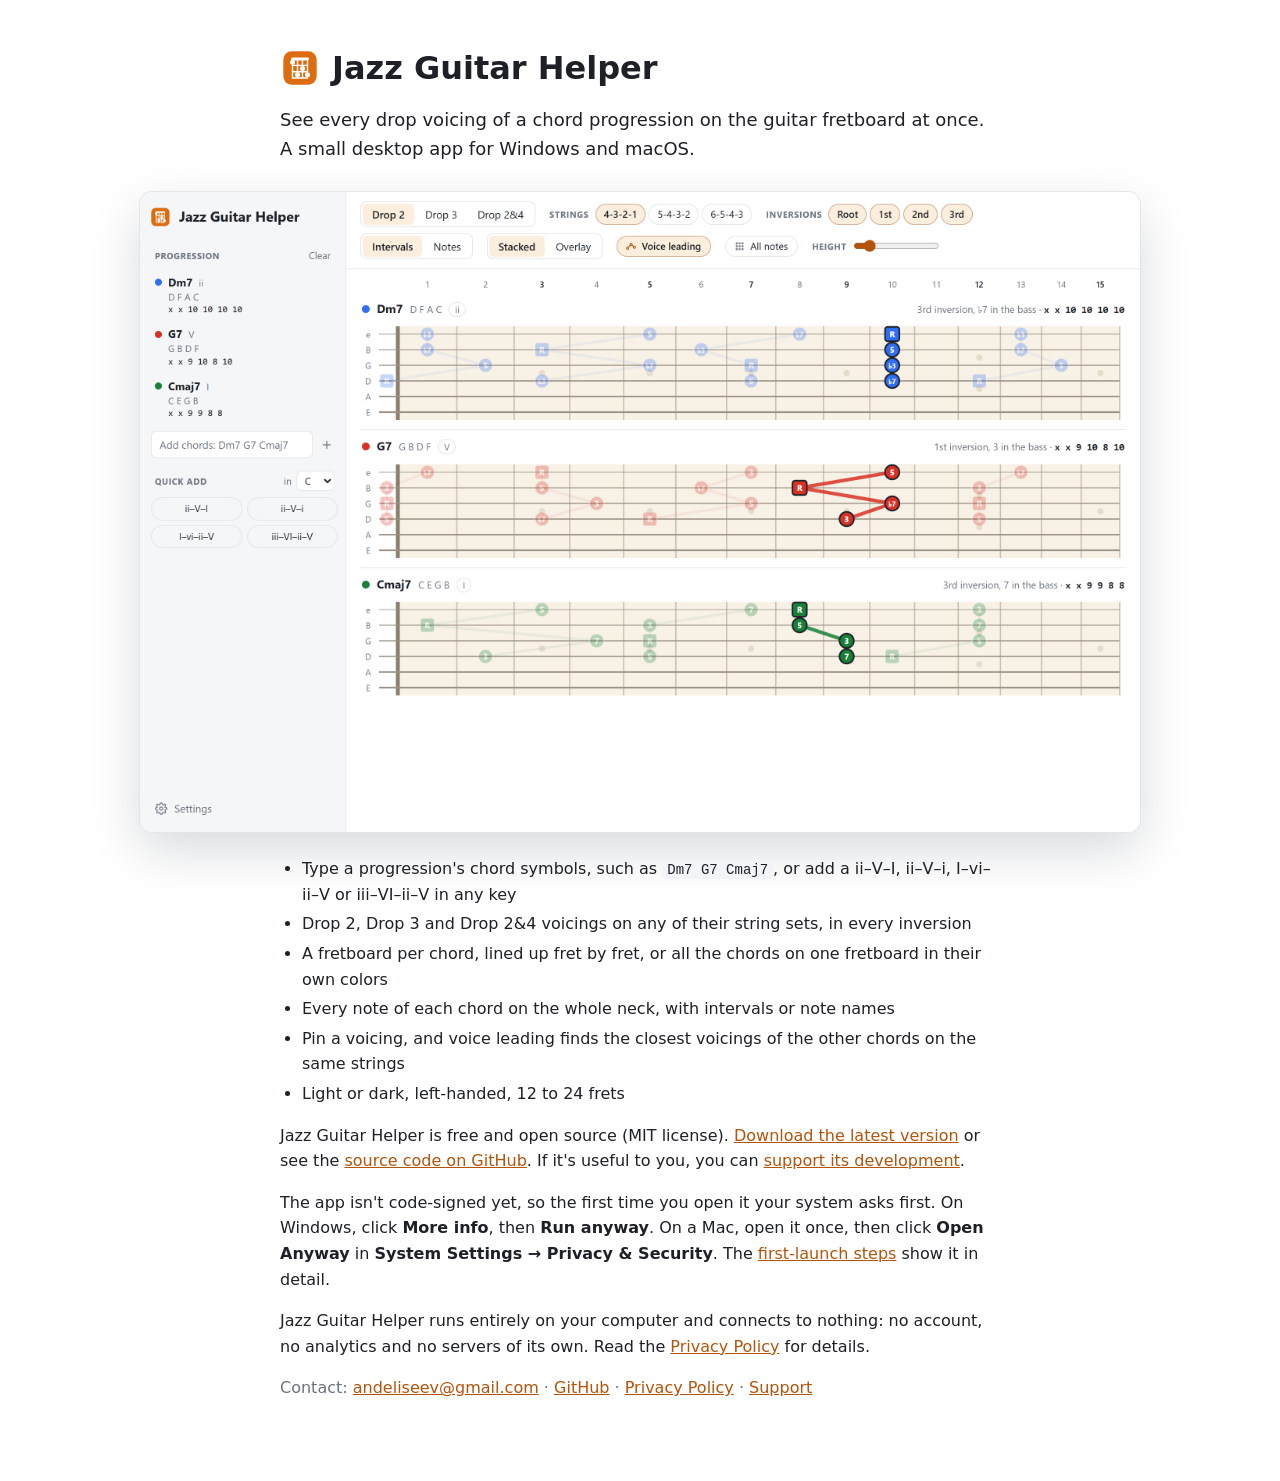
==== jazz-guitar-helper/index.html @ 45d8e69f "Jazz Guitar Helper: home page, privacy policy and support page" ====
<!doctype html>
<html lang="en">
<head>
  <meta charset="utf-8">
  <meta name="viewport" content="width=device-width, initial-scale=1">
  <title>Jazz Guitar Helper</title>
  <meta name="description" content="See every drop 2, drop 3 and drop 2&amp;4 voicing of a chord progression on the guitar fretboard at once. A small, free desktop app for Windows and macOS.">
  <link rel="icon" href="favicon.svg" type="image/svg+xml">
  <link rel="stylesheet" href="style.css">
</head>
<body>
  <main>
    <h1 class="title">
      <img src="favicon.svg" width="40" height="40" alt="">
      Jazz Guitar Helper
    </h1>
    <p class="lead">See every drop voicing of a chord progression on the guitar fretboard at once. A small desktop app for Windows and macOS.</p>

    <picture class="shot">
      <source media="(prefers-color-scheme: dark)" srcset="screenshot-dark.png">
      <img src="screenshot-light.png" width="1280" height="820" alt="Jazz Guitar Helper with a ii–V–I in C: a fretboard per chord with every Drop 2 voicing on the top strings, and a voice-led path pinned">
    </picture>

    <ul>
      <li>Type a progression's chord symbols, such as <code>Dm7 G7 Cmaj7</code>, or add a ii–V–I, ii–V–i, I–vi–ii–V or iii–VI–ii–V in any key</li>
      <li>Drop 2, Drop 3 and Drop 2&amp;4 voicings on any of their string sets, in every inversion</li>
      <li>A fretboard per chord, lined up fret by fret, or all the chords on one fretboard in their own colors</li>
      <li>Every note of each chord on the whole neck, with intervals or note names</li>
      <li>Pin a voicing, and voice leading finds the closest voicings of the other chords on the same strings</li>
      <li>Light or dark, left-handed, 12 to 24 frets</li>
    </ul>

    <p>
      Jazz Guitar Helper is free and open source (MIT license).
      <a href="https://github.com/andeliseev/jazz-guitar-helper/releases/latest">Download the latest version</a>
      or see the <a href="https://github.com/andeliseev/jazz-guitar-helper">source code on GitHub</a>.
      If it's useful to you, you can <a href="support.html">support its development</a>.
    </p>

    <p>
      The app isn't code-signed yet, so the first time you open it your system asks first.
      On Windows, click <b>More info</b>, then <b>Run anyway</b>. On a Mac, open it once, then click
      <b>Open Anyway</b> in <b>System Settings → Privacy &amp; Security</b>.
      The <a href="https://github.com/andeliseev/jazz-guitar-helper#first-launch">first-launch steps</a> show it in detail.
    </p>

    <p>
      Jazz Guitar Helper runs entirely on your computer and connects to nothing: no account, no analytics
      and no servers of its own. Read the <a href="privacy.html">Privacy Policy</a> for details.
    </p>

    <p class="muted">Contact: <a href="mailto:andeliseev@gmail.com">andeliseev@gmail.com</a> · <a href="https://github.com/andeliseev/jazz-guitar-helper">GitHub</a> · <a href="privacy.html">Privacy Policy</a> · <a href="support.html">Support</a></p>
  </main>
</body>
</html>
---- jazz-guitar-helper/style.css ----
:root {
  --bg: #ffffff;
  --text: #1d2026;
  --muted: #6b7280;
  --accent: #b45309;
  --code: #f2f4f7;
  --line: #e4e6ea;
  --shadow: 0 18px 50px rgba(15, 23, 42, 0.16);
  color-scheme: light;
}

@media (prefers-color-scheme: dark) {
  :root {
    --bg: #1a1c20;
    --text: #e6e8eb;
    --muted: #9298a2;
    --accent: #f5a524;
    --code: #262a31;
    --line: #2b2f36;
    --shadow: 0 18px 50px rgba(0, 0, 0, 0.5);
    color-scheme: dark;
  }
}

body {
  margin: 0;
  background: var(--bg);
  color: var(--text);
  font: 16px/1.6 -apple-system, BlinkMacSystemFont, "Segoe UI", system-ui, sans-serif;
}

main {
  max-width: 720px;
  margin: 0 auto;
  padding: 48px 20px 64px;
}

h1 { font-size: 32px; line-height: 1.2; margin: 0 0 6px; }
h2 { font-size: 20px; margin: 36px 0 8px; }
.title { display: flex; align-items: center; gap: 12px; }
.title img { width: 40px; height: 40px; flex: none; }
.lead { font-size: 18px; }
/* The app's window, wider than the text on large screens: up to 1000 px, centered. */
.shot {
  display: block;
  margin: 28px calc(50% - min(500px, 50vw - 20px)) 24px;
}
.shot img {
  display: block;
  width: 100%;
  height: auto;
  border-radius: 12px;
  box-shadow: 0 0 0 1px var(--line), var(--shadow);
}
.muted { color: var(--muted); }
.crumb { margin: 0 0 24px; font-size: 14px; }
a { color: var(--accent); }
ul { padding-left: 22px; }
li { margin: 4px 0; }
/* Wallets: name, address and copy icon on one line, the addresses lined up. */
.wallets { list-style: none; padding-left: 0; }
.wallets li { display: flex; flex-wrap: wrap; align-items: center; gap: 4px 10px; margin: 0 0 8px; }
.wallets li > span { min-width: 8.5em; margin-right: 4px; }
/* As wide as the longest address (TON's 48 characters), so the copy icons line up. */
.wallets code { min-width: 48ch; user-select: all; }
/* Copy button: an icon drawn in the text color through a mask, a check mark once copied. */
.copy {
  --icon: url("data:image/svg+xml,%3Csvg xmlns='http://www.w3.org/2000/svg' viewBox='0 0 24 24' fill='none' stroke='black' stroke-width='2' stroke-linecap='round' stroke-linejoin='round'%3E%3Crect x='8' y='8' width='12' height='12' rx='2'/%3E%3Cpath d='M16 8V6a2 2 0 0 0-2-2H6a2 2 0 0 0-2 2v8a2 2 0 0 0 2 2h2'/%3E%3C/svg%3E");
  display: inline-grid;
  place-items: center;
  width: 30px;
  height: 30px;
  padding: 0;
  border: none;
  border-radius: 6px;
  background: none;
  color: var(--muted);
  cursor: pointer;
}
.copy::before {
  content: "";
  width: 18px;
  height: 18px;
  background: currentColor;
  -webkit-mask: var(--icon) center / contain no-repeat;
  mask: var(--icon) center / contain no-repeat;
}
.copy:hover { color: var(--accent); background: var(--code); }
.copy.done {
  --icon: url("data:image/svg+xml,%3Csvg xmlns='http://www.w3.org/2000/svg' viewBox='0 0 24 24' fill='none' stroke='black' stroke-width='2.5' stroke-linecap='round' stroke-linejoin='round'%3E%3Cpath d='M5 12.5l4.5 4.5L19 7'/%3E%3C/svg%3E");
  color: var(--accent);
}
/* Phones: the name on top, the address and copy icon under it. */
@media (max-width: 640px) {
  .wallets li > span { flex-basis: 100%; }
  .wallets code { flex: 1; min-width: 0; }
}
code {
  font: 14px ui-monospace, Consolas, monospace;
  background: var(--code);
  padding: 1px 5px;
  border-radius: 4px;
  overflow-wrap: anywhere;
}
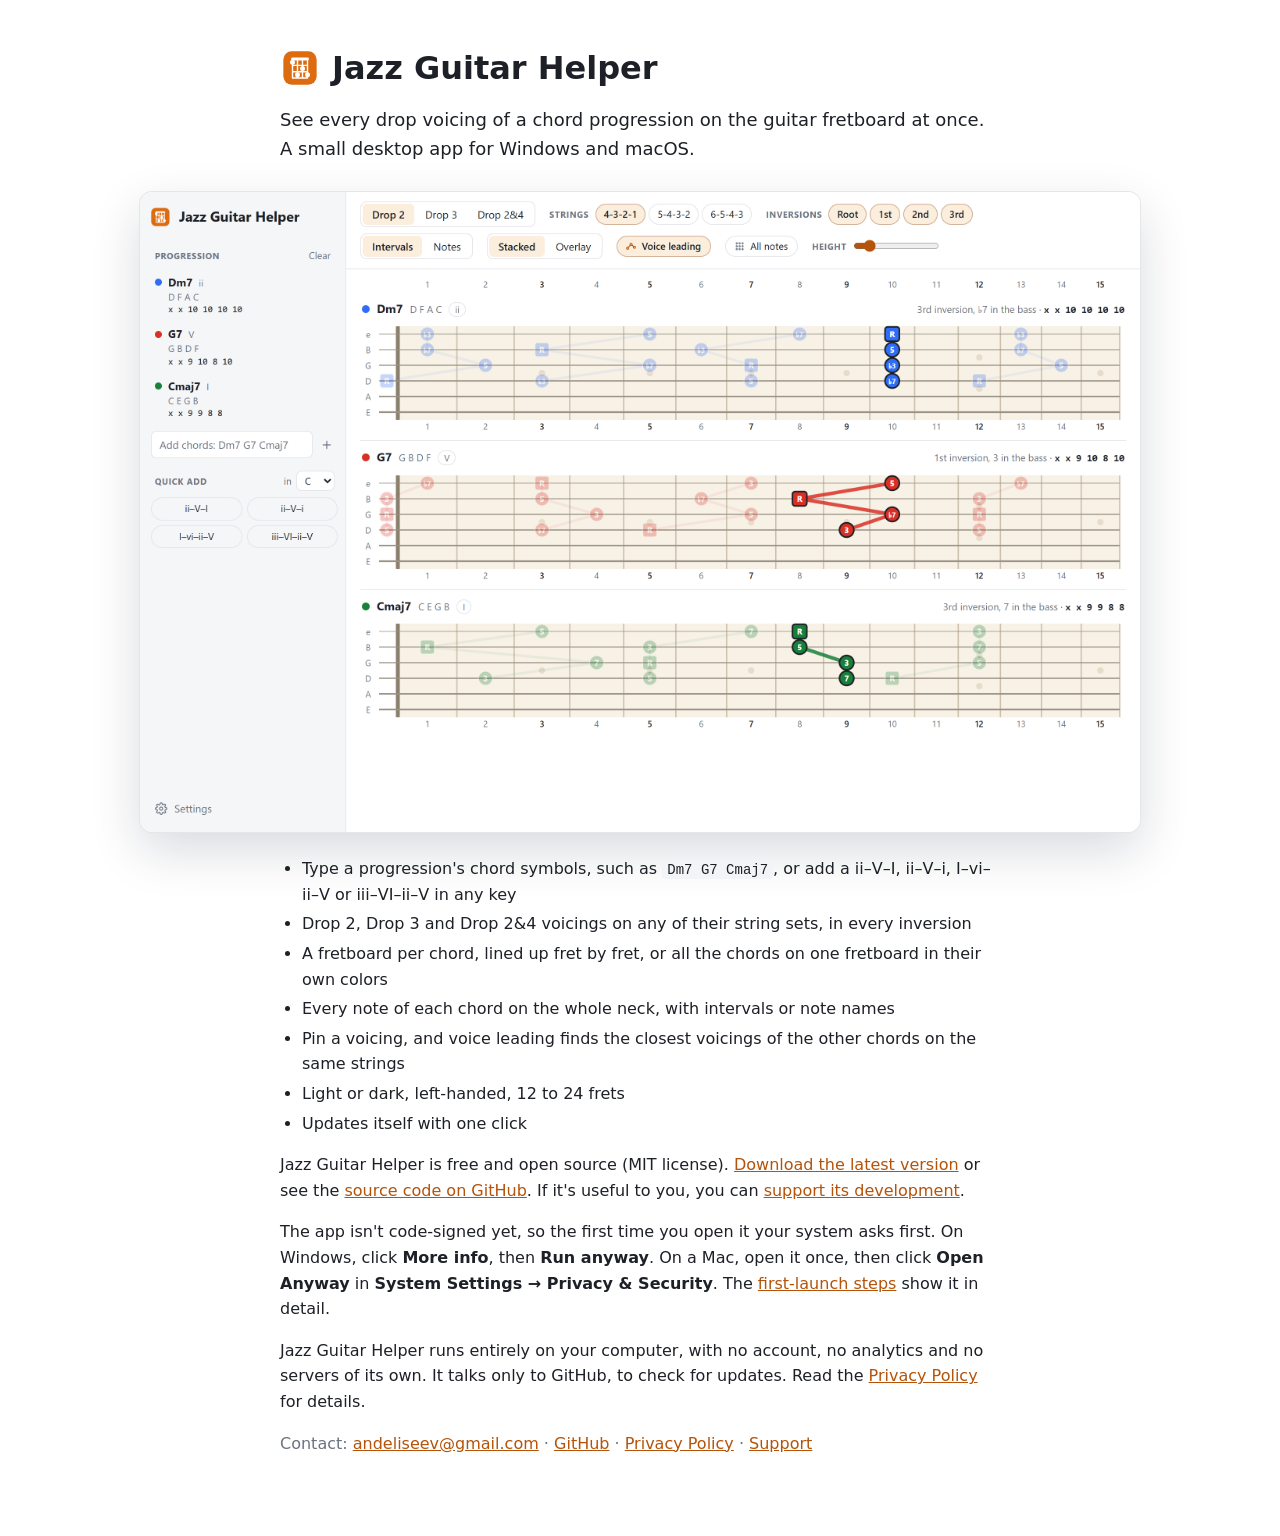
==== commit 1c0bb137: "Jazz Guitar Helper: the app checks GitHub for updates; new screenshots with fret numbers under each " ====
--- a/jazz-guitar-helper/index.html
+++ b/jazz-guitar-helper/index.html
@@ -28,6 +28,7 @@
       <li>Every note of each chord on the whole neck, with intervals or note names</li>
       <li>Pin a voicing, and voice leading finds the closest voicings of the other chords on the same strings</li>
       <li>Light or dark, left-handed, 12 to 24 frets</li>
+      <li>Updates itself with one click</li>
     </ul>
 
     <p>
@@ -45,8 +46,9 @@
     </p>
 
     <p>
-      Jazz Guitar Helper runs entirely on your computer and connects to nothing: no account, no analytics
-      and no servers of its own. Read the <a href="privacy.html">Privacy Policy</a> for details.
+      Jazz Guitar Helper runs entirely on your computer, with no account, no analytics and no servers
+      of its own. It talks only to GitHub, to check for updates.
+      Read the <a href="privacy.html">Privacy Policy</a> for details.
     </p>
 
     <p class="muted">Contact: <a href="mailto:andeliseev@gmail.com">andeliseev@gmail.com</a> · <a href="https://github.com/andeliseev/jazz-guitar-helper">GitHub</a> · <a href="privacy.html">Privacy Policy</a> · <a href="support.html">Support</a></p>
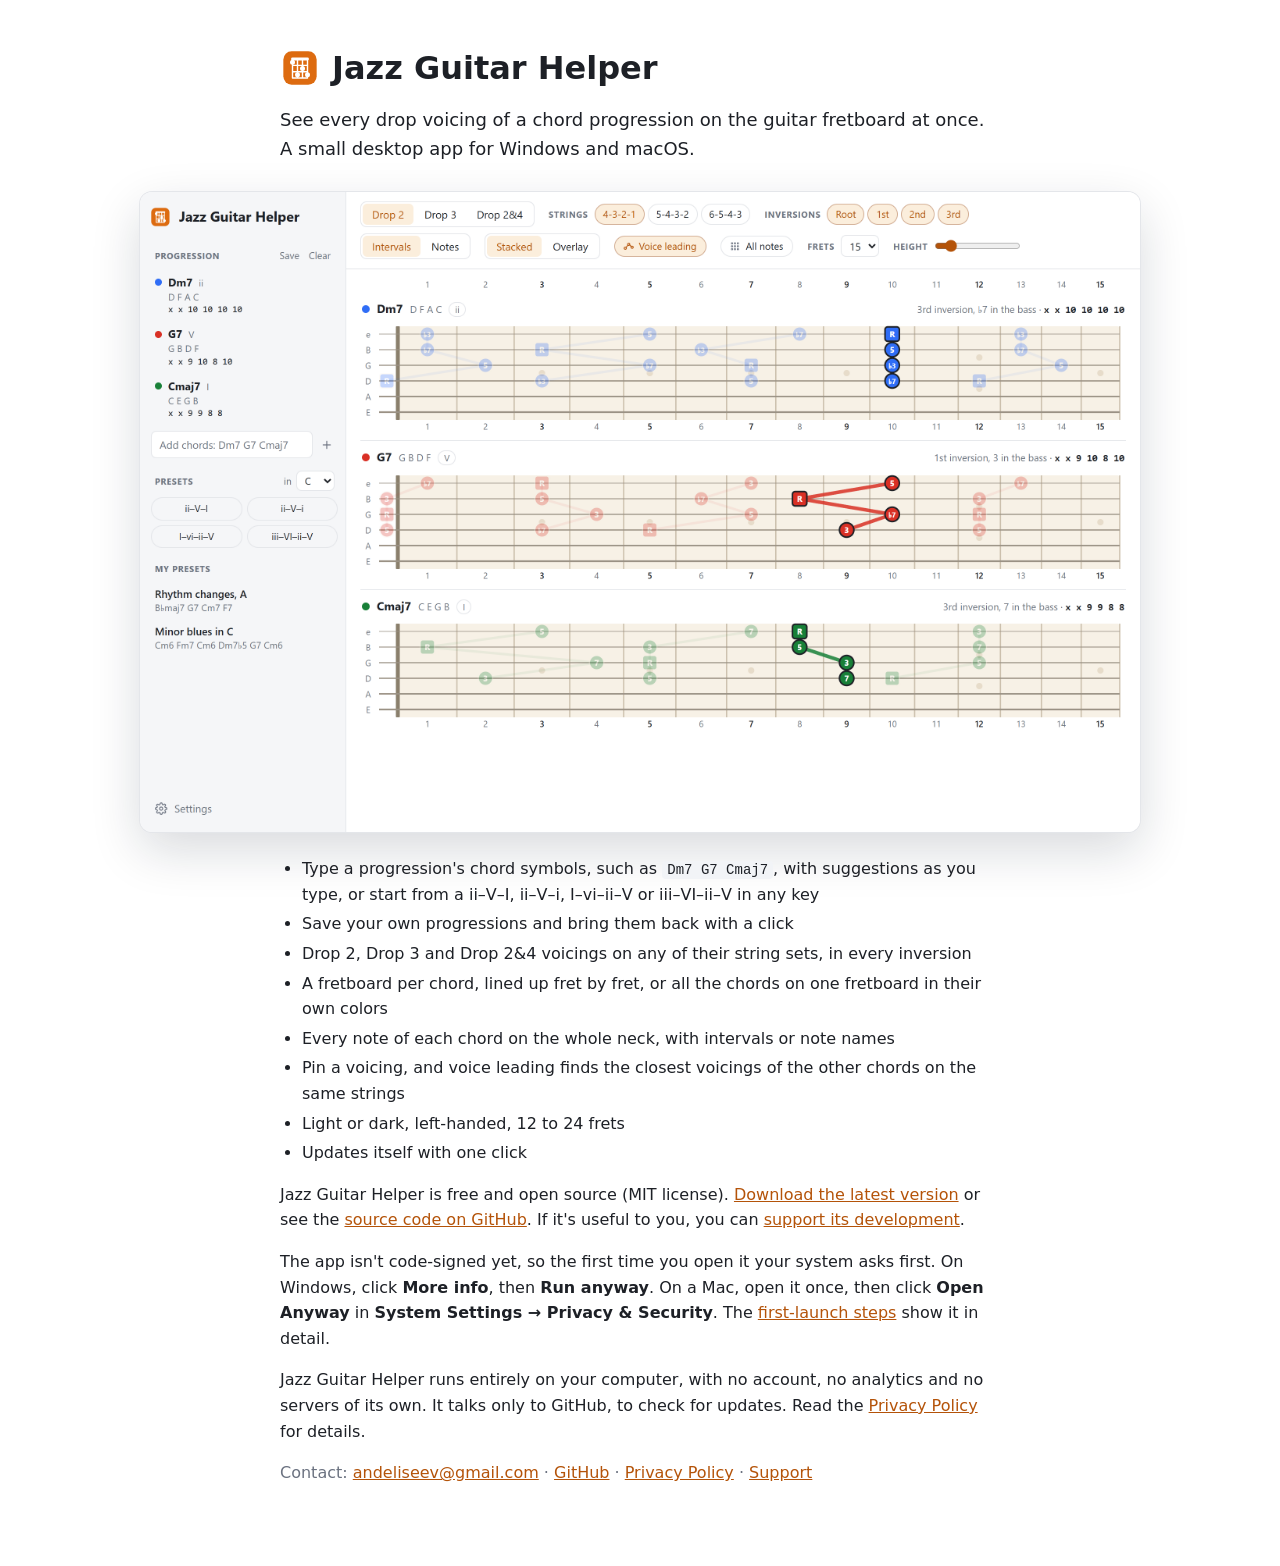
==== commit 8eba4726: "Jazz Guitar Helper: chord suggestions and My presets; new screenshots The home page mentions suggest" ====
--- a/jazz-guitar-helper/index.html
+++ b/jazz-guitar-helper/index.html
@@ -22,7 +22,8 @@
     </picture>
 
     <ul>
-      <li>Type a progression's chord symbols, such as <code>Dm7 G7 Cmaj7</code>, or add a ii–V–I, ii–V–i, I–vi–ii–V or iii–VI–ii–V in any key</li>
+      <li>Type a progression's chord symbols, such as <code>Dm7 G7 Cmaj7</code>, with suggestions as you type, or start from a ii–V–I, ii–V–i, I–vi–ii–V or iii–VI–ii–V in any key</li>
+      <li>Save your own progressions and bring them back with a click</li>
       <li>Drop 2, Drop 3 and Drop 2&amp;4 voicings on any of their string sets, in every inversion</li>
       <li>A fretboard per chord, lined up fret by fret, or all the chords on one fretboard in their own colors</li>
       <li>Every note of each chord on the whole neck, with intervals or note names</li>
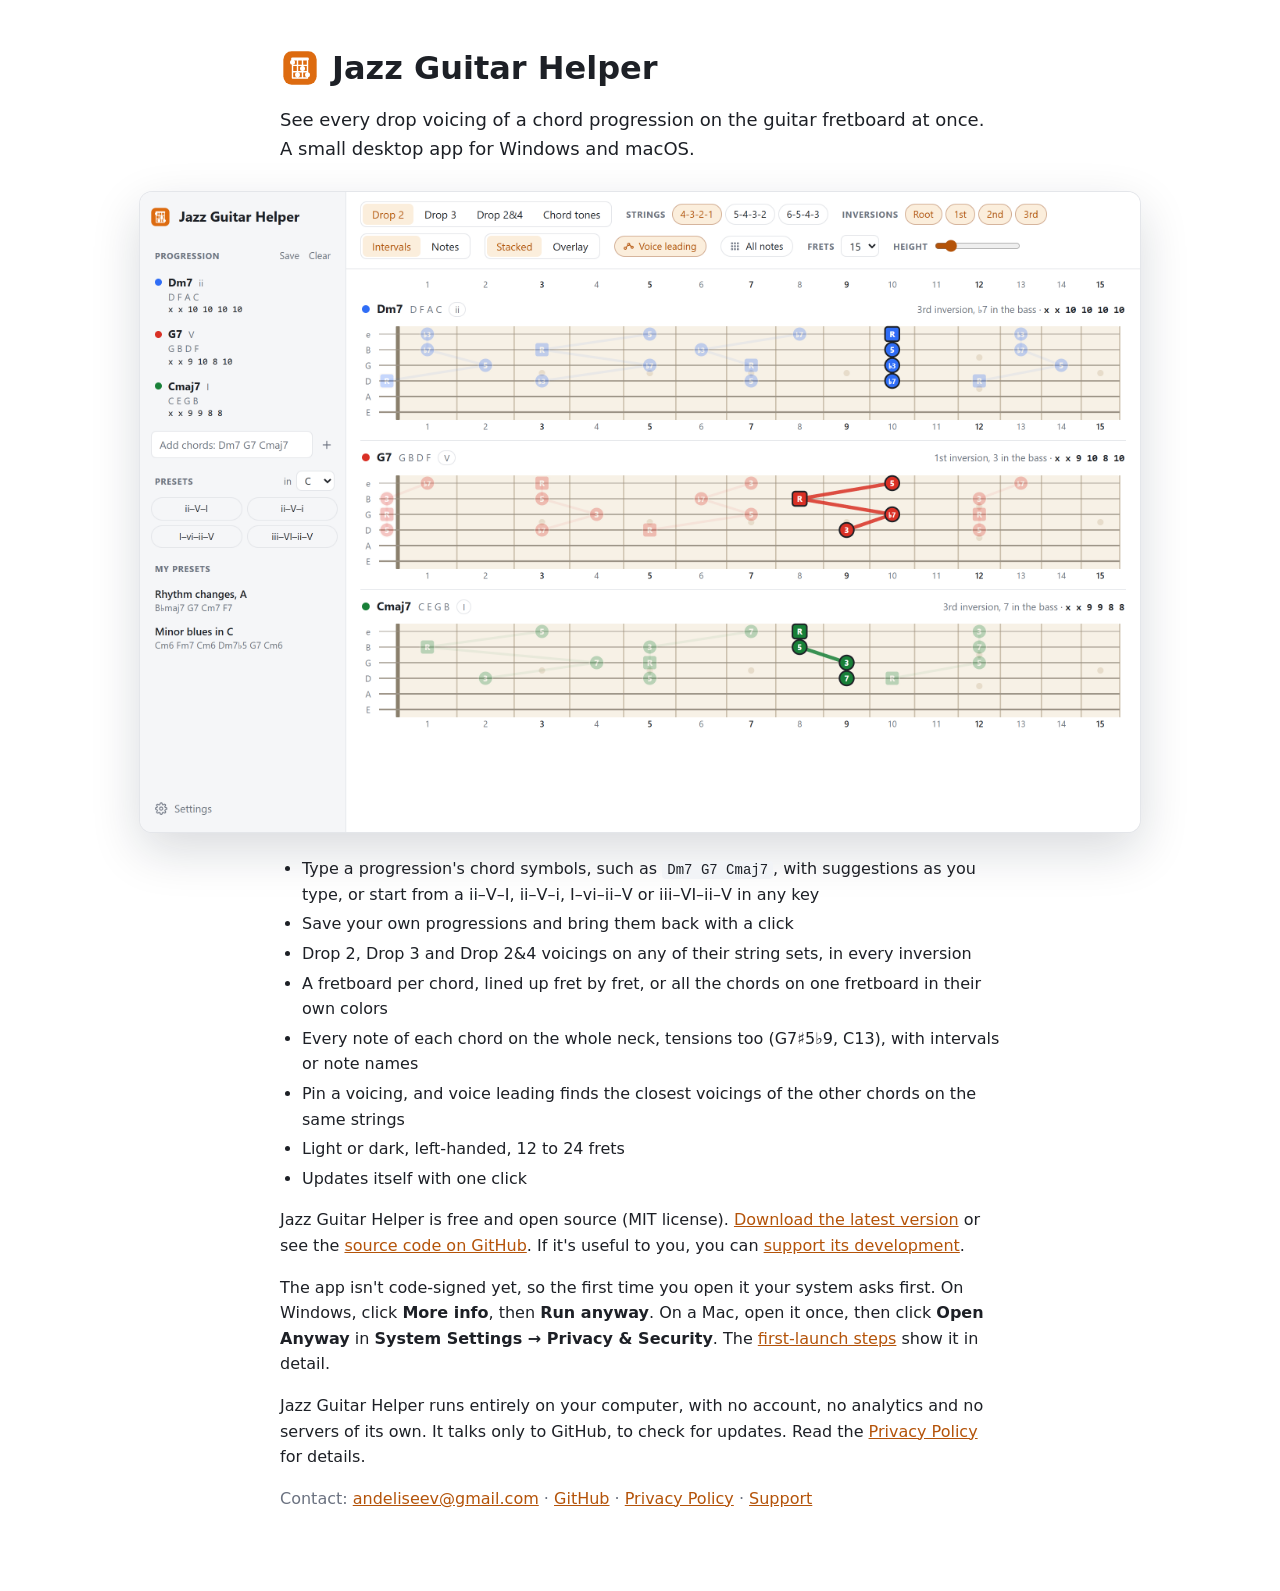
==== commit 3bdb9fd8: "Jazz Guitar Helper: Chord tones; new screenshots The home page says chords with tensions show all th" ====
--- a/jazz-guitar-helper/index.html
+++ b/jazz-guitar-helper/index.html
@@ -26,7 +26,7 @@
       <li>Save your own progressions and bring them back with a click</li>
       <li>Drop 2, Drop 3 and Drop 2&amp;4 voicings on any of their string sets, in every inversion</li>
       <li>A fretboard per chord, lined up fret by fret, or all the chords on one fretboard in their own colors</li>
-      <li>Every note of each chord on the whole neck, with intervals or note names</li>
+      <li>Every note of each chord on the whole neck, tensions too (G7♯5♭9, C13), with intervals or note names</li>
       <li>Pin a voicing, and voice leading finds the closest voicings of the other chords on the same strings</li>
       <li>Light or dark, left-handed, 12 to 24 frets</li>
       <li>Updates itself with one click</li>
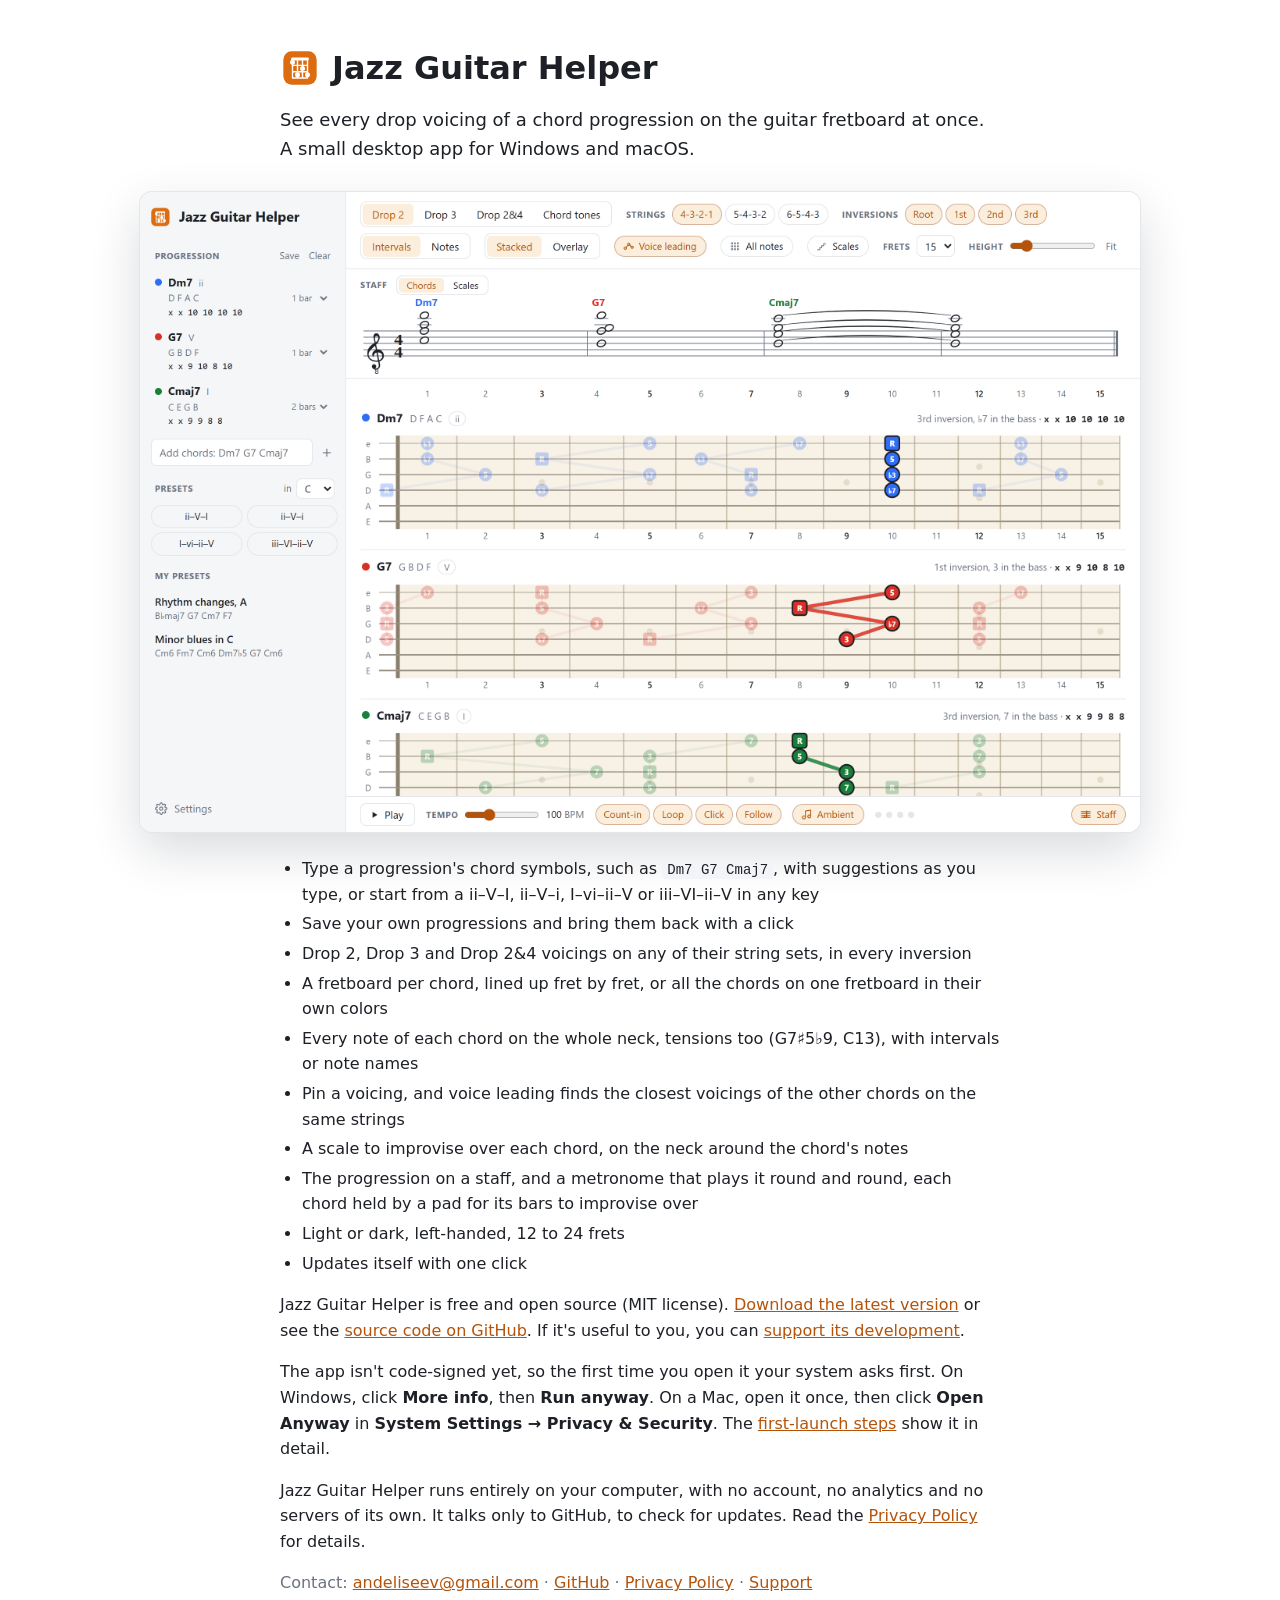
==== commit e77c7ff4: "Jazz Guitar Helper: scales, the staff and the metronome; new screenshots The home page lists scales " ====
--- a/jazz-guitar-helper/index.html
+++ b/jazz-guitar-helper/index.html
@@ -18,7 +18,7 @@
 
     <picture class="shot">
       <source media="(prefers-color-scheme: dark)" srcset="screenshot-dark.png">
-      <img src="screenshot-light.png" width="1280" height="820" alt="Jazz Guitar Helper with a ii–V–I in C: a fretboard per chord with every Drop 2 voicing on the top strings, and a voice-led path pinned">
+      <img src="screenshot-light.png" width="1280" height="820" alt="Jazz Guitar Helper with a ii–V–I in C: a fretboard per chord with every Drop 2 voicing on the top strings, and a voice-led path pinned and written on a staff above them">
     </picture>
 
     <ul>
@@ -28,6 +28,8 @@
       <li>A fretboard per chord, lined up fret by fret, or all the chords on one fretboard in their own colors</li>
       <li>Every note of each chord on the whole neck, tensions too (G7♯5♭9, C13), with intervals or note names</li>
       <li>Pin a voicing, and voice leading finds the closest voicings of the other chords on the same strings</li>
+      <li>A scale to improvise over each chord, on the neck around the chord's notes</li>
+      <li>The progression on a staff, and a metronome that plays it round and round, each chord held by a pad for its bars to improvise over</li>
       <li>Light or dark, left-handed, 12 to 24 frets</li>
       <li>Updates itself with one click</li>
     </ul>
